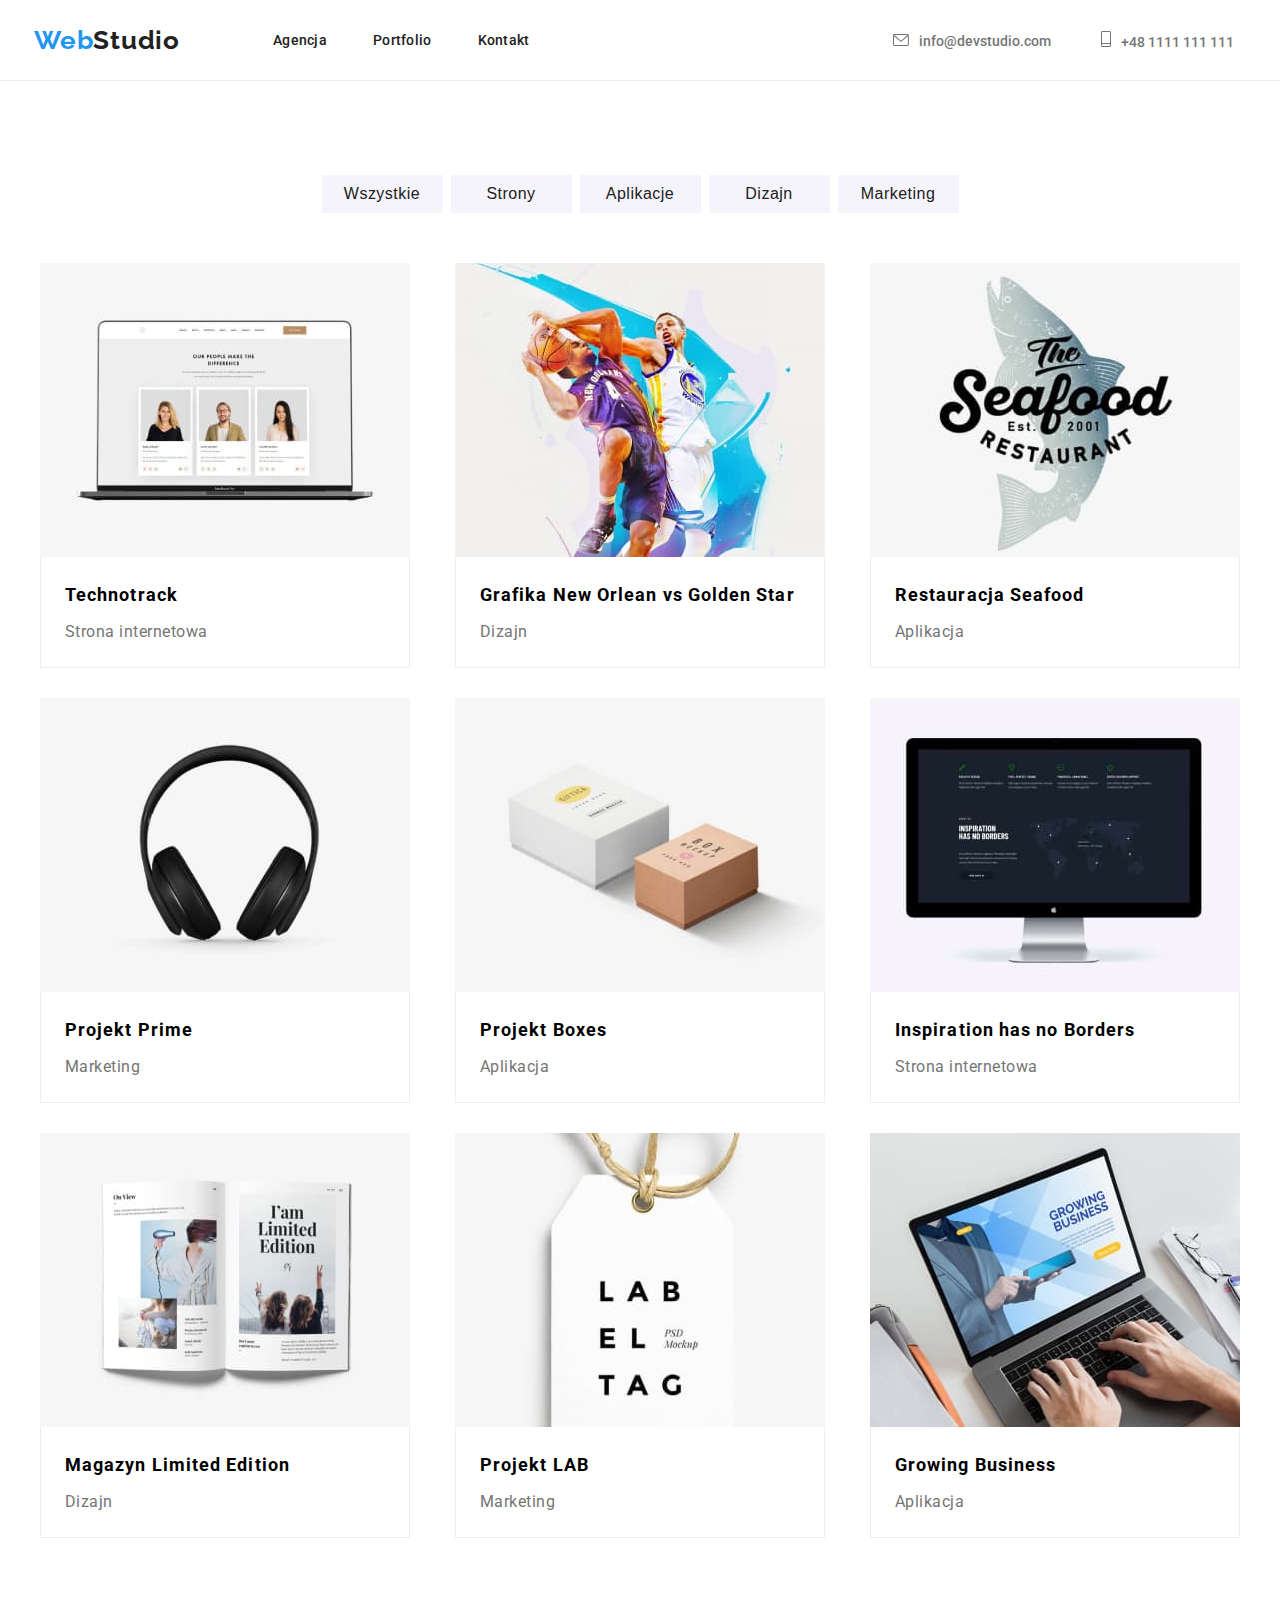
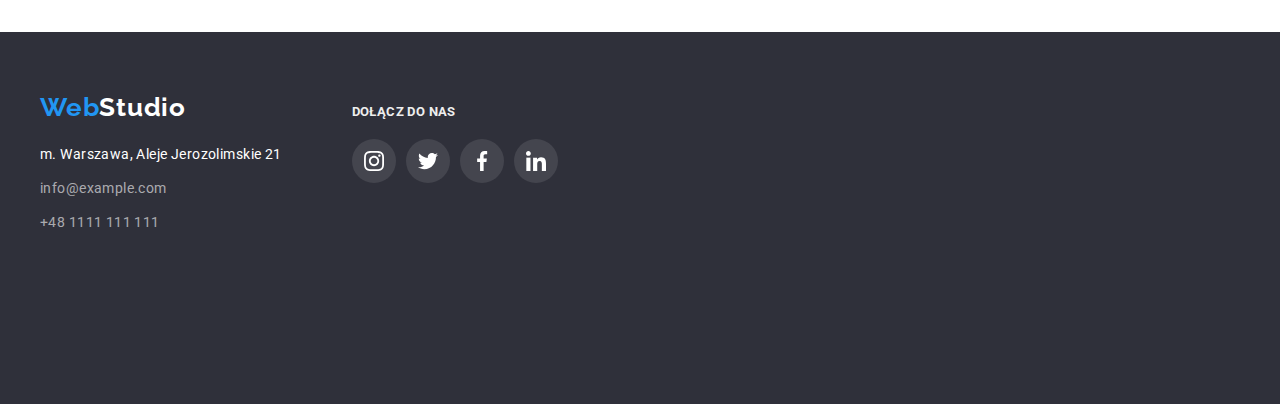
==== portfolio.html @ d22c4884 "1" ====
<!DOCTYPE html>
<html lang="en">
    <head>
        <meta charset="UTF-8">
        <meta http-equiv="X-UA-Compatible" content="IE=edge">
        <meta name="viewport" content="width=device-width, initial-scale=1.0">
        <title>Document</title>
        <link rel="stylesheet" href="https://cdnjs.cloudflare.com/ajax/libs/modern-normalize/1.1.0/modern-normalize.min.css" integrity="sha512-wpPYUAdjBVSE4KJnH1VR1HeZfpl1ub8YT/NKx4PuQ5NmX2tKuGu6U/JRp5y+Y8XG2tV+wKQpNHVUX03MfMFn9Q==" crossorigin="anonymous" referrerpolicy="no-referrer" />
        <link rel="preconnect" href="https://fonts.googleapis.com">
        <link rel="preconnect" href="https://fonts.gstatic.com" crossorigin>
        <link href="https://fonts.googleapis.com/css2?family=Raleway:wght@700&family=Roboto:wght@400;500;700;900&display=swap"
            rel="stylesheet">
        <link rel="stylesheet" href="css/style.css">
    </head>
<body>
    <header class="header">
        <div class="container">
    
            <nav class="navigation">
                <a class="logo" href="index.html"><span class="studio">Web</span>Studio</a>
                <ul class="navigation-list">
                    <li class="navigation-item">
                        <a class="navigation-link" href="index.html">Agencja</a>
                    </li>
                    <li class="navigation-item">
                        <a class="navigation-link" href="portfolio.html">Portfolio</a>
                    </li>
                    <li class="navigation-item">
                        <a class="navigation-link" href="#">Kontakt</a>
                    </li>
                </ul>
            </nav>
            <ul class="contact">
                <li class="contact-item">
                    <a class="contact-item-link" href="mailto:info@devstudio.com"><svg class="contact-icon" width="16px" height="12px">
                            <use href="./images/icons.svg#icon-envelope"></use>
                        </svg>info@devstudio.com</a>
                </li>
                <li class="contact-item-link">
                    <a class="contact-item-link" href="tel:+481111111111"><svg class="contact-icon" width="10px" height="16px">
                            <use href="./images/icons.svg#icon-phone"></use>
                        </svg>+48 1111 111 111</a>
                </li>
            </ul>
        </div>
    
    </header>
    
<main>
    <section class="section filter">
       
        <h2 hidden>list</h2>
        <div class="container">
        <ul class="filter-list">
            <li class="filter-item"><button class="filter-btn" type="button">Wszystkie</button></li>
            <li class="filter-item"><button class="filter-btn" type="button">Strony</button></li>
            <li class="filter-item"><button class="filter-btn" type="button">Aplikacje</button></li>
            <li class="filter-item"><button class="filter-btn" type="button">Dizajn</button></li>
            <li class="filter-item"><button class="filter-btn" type="button">Marketing</button></li>
        </ul>
    
</div>
    </section>
    <section class="section table">
    
        <div class="container">
            <h2 hidden>tables</h2>
    
            <ul class="table-list-flex">
    
                <li class="table-item card"><img src="images/image.jpg" alt="laptop with icons" width="370" height="294">
                    <div class="card-description">
                        <h3 class="table-title">Technotrack</h3>
                        <p class="table-description">Strona internetowa</p>
                    </div>
                </li>
    
    
                <li class="table-item card"><img src="images/imgbasket.jpg" alt="basket ball players" width="370"
                        height="294">
                    <div class="card-description">
                        <h3 class="table-title">Grafika New Orlean vs Golden Star</h3>
                        <p class="table-description">Dizajn</p>
                    </div>
                </li>
    
                <li class="table-item card"><img src="images/imgshark.jpg" alt="restaurant logo" width="370" height="294">
                    <div class="card-description">
                        <h3 class="table-title">Restauracja Seafood</h3>
                        <p class="table-description">Aplikacja</p>
                    </div>
                </li>
    
                <li class="table-item card"><img src="images/imgheadphones.jpg" alt="black headphones" width="370"
                        height="294">
                    <div class="card-description">
                        <h3 class="table-title">Projekt Prime</h3>
                        <p class="table-description">Marketing</p>
                    </div>
                </li>
    
                <li class="table-item card"><img src="images/imgbrick.jpg" alt="two boxes" width="370" height="294">
                    <div class="card-description">
                        <h3 class="table-title">Projekt Boxes</h3>
                        <p class="table-description">Aplikacja</p>
                    </div>
                </li>
    
                <li class="table-item card"><img src="images/imgmonitor.jpg" alt="black monitor" width="370" height="294">
                    <div class="card-description">
                        <h3 class="table-title">Inspiration has no Borders</h3>
                        <p class="table-description">Strona internetowa</p>
                    </div>
                </li>
    
                <li class="table-item card"><img src="images/imgbook.jpg" alt="open folder" width="370" height="294">
                    <div class="card-description">
                        <h3 class="table-title">Magazyn Limited Edition</h3>
                        <p class="table-description">Dizajn</p>
                    </div>
                </li>
    
                <li class="table-item card"><img src="images/imgtag.jpg" alt="folder with big letters" width="370"
                        height="294">
                    <div class="card-description">
                        <h3 class="table-title">Projekt LAB</h3>
                        <p class="table-description">Marketing</p>
                    </div>
                </li>
    
                <li class="table-item card"><img src="images/imglab.jpg" alt="fingers typing" width="370" height="294">
                    <div class="card-description">
                        <h3 class="table-title">Growing Business</h3>
                        <p class="table-description">Aplikacja</p>
                    </div>
                </li>
            </ul>
        </div>
    
    </section>
</main>

<footer class="footer">
    <div class="container">
        <div>
            <a href="index.html" class="footer-logo"><span class="studio">Web</span>Studio</a>

            <ul class="footer-ad-info-list">
                <li>
                    <address class="footer-address"> m. Warszawa, Aleje Jerozolimskie 21</address>
                </li>
                <li><a class="footer-contacts" href="mailto:info@example.com">info@example.com</a></li>
                <li><a class="footer-contacts" href="tel:+481111111111">+48 1111 111 111</a></li>

            </ul>
        </div>
        <div class="join">
            <h5 class="join-header">Dołącz do nas</h5>
            <ul class="join-media-list">
                <li class="join-media-icon">
                    <a class="join-media-link" href="#">
                        <svg class="join-media-svg">
                            <use href="./images/icons.svg#icon-instagram"></use>
                        </svg>
                    </a>
                </li>
                <li class="join-media-icon">
                    <a class="join-media-link" href="#">
                        <svg class="join-media-svg">
                            <use href="./images/icons.svg#icon-twitter"></use>
                        </svg>
                    </a>
                </li>
                <li class="join-media-icon">
                    <a class="join-media-link" href="#">
                        <svg class="join-media-svg">
                            <use href="./images/icons.svg#icon-facebook"></use>
                        </svg>
                    </a>
                </li>
                <li class="join-media-icon">
                    <a class="join-media-link" href="#">
                        <svg class="join-media-svg">
                            <use href="./images/icons.svg#icon-linkedin"></use>
                        </svg>
                    </a>
                </li>
            </ul>
        </div>
    </div>
   
</footer>
</body>
</html>
---- css/style.css ----
:root {
  --main-font: "Roboto", sans-serif;
  --secondary-font: "Raleway", sans-serif;
  --main-color: #212121;
  --secondary-color: #757575;
  --third-color: #ffffff;
  --fourth-color: #2196f3;
  --fifth-color: #757575;
  --sixth-color: #2f303a;
  --seventh-color: #f5f4fa;
  --eighth-color: #eeeeee;
  --ninght-color: #ececec;
  --icon-color: #afb1b8;
}

body {
  font-family: var(--main-font);
  background-color: var(--third-color);
 
  margin: 0 auto;
}

/*===cleaning===*/
h1,
h2,
h3,
h4,
h5,
h5 {
  margin: 0;
  padding: 0;
}

ul,
ol {
  margin: 0;
  padding: 0;
}

p {
  margin: 0;
  padding: 0;
}

img {
  display: block;
}

.container {
  width: 1200px;
  padding: 0 15px;
  margin: 0 auto;
  align-items: center;
}

.section {
  padding: 94px 0;
}

/*===HEADER===*/
.header {
  /* width: 1600px; */
  height: 80px;
  border-bottom: 1px solid var(--ninght-color);
}

.header .container {
  justify-content: space-between;
  display: flex;
  margin-left: auto;
  margin-right: auto;
  height: 100%;
  padding-right: 27px;
  
}

.logo {
  font-family: var(--secondary-font);
  font-style: normal;
  font-weight: bold;
  font-size: 26px;
  line-height: 1.192;
  letter-spacing: 0.03em;
  text-decoration: none;
  color: var(--main-color);
  margin-left: 0px;
  margin-right: 93px;
}

.studio {
  color: var(--fourth-color);
}

.navigation {
  display: flex;
}

.navigation-list,
.navigation-item,
.navigation-link {
  font-style: normal;
  font-weight: 500;
  font-size: 14px;
  line-height: 1.142;
  letter-spacing: 0.02em;
  text-decoration: none;
  color: var(--main-color);
}

.navigation-list {
  list-style: none;
  display: flex;
  align-items: center;
}

.navigation-item:not(:last-child) {
  padding-right: 46px;
}
.contact {
  display: flex;
  align-items: flex-end;
  list-style: none;
}

.contact-item-link {
  font-style: normal;
  font-weight: 500;
  font-size: 14px;
  line-height: 1.142;
  color: var(--secondary-color);
  text-decoration: none;
  fill: var(--secondary-color);
}

.contact-item:not(:last-child) {
  padding-right: 50px;
}

.contact-icon {
  margin-right: 10px;
}

.link {
  text-decoration: none;
}

.navigation-link:hover,
.navigation-link:focus,
.contact-item-link:hover,
.contact-item-link:focus {
  color: var(--fourth-color);
  fill: var(--fourth-color);
}

/*===END HEADER===*/

/*===MAIN===*/

/*===HERO===*/

.hero .container {
  height: 100%;
  display: flex;
  flex-direction: column;
  align-items: center;
  justify-content: center;
  padding-top: 0px;
}

.main-header {
  font-family: var(--main-font);
  font-weight: 900;
  font-size: 44px;
  line-height: 1.363;
  text-transform: uppercase;
  text-align: center;

  /* or 136% */

  letter-spacing: 0.06em;
  text-transform: uppercase;
  color: var(--third-color);
  /* padding-top: 200px;  */
  width: 696px;
  /* margin-left: auto;
    margin-right: auto; */
}

.hero {
  display: block;
  margin: 0 auto;
  background-color: var(--sixth-color);
  height: 600px;
  padding-top: 0px;
  padding-bottom: 0px;
  max-width: 1600px;
  width: 100%;
  background-image: linear-gradient(
      rgba(47, 48, 58, 0.4),
      rgba(47, 48, 58, 0.4)
    ),
    url("../images/lmg.jpg");
  /* background-repeat: no-repeat;
    background-position: 50%; */
}

.modal-btn:focus,
.modal-btn:hover {
  color: var(--secondary-color);
}

.modal-btn {
  width: 200px;
  height: 50px;
  border-radius: 4px;
  background-color: var(--fourth-color);
  border: none;
  box-shadow: rgba(0, 0, 0, 0.15);
  font-style: normal;
  font-weight: bold;
  font-size: 16px;
  fill: solid;
  color: var(--third-color);
  cursor: pointer;
  margin-top: 30px;

  /* margin-left: 700px; */

  /* 
    position: absolut+e; 
    top: 50%;
    left: 50%;
    transform: translate(-50%);
    margin-top: 35px; */
}

/*===END HERO===*/

/*===ABOUT==*/

.content-list,
.about-list,
.team-list {
  list-style: none;
  display: flex;
  justify-content: space-between;
  /* margin: auto; */
  padding: 0px;
}

.content-item {
}
.content-item-icon {
  display: flex;
  align-items: center;
  flex-direction: column;
  justify-content: center;
  width: 270px;
  height: 120px;
  border-radius: 4px;
  margin-bottom: 30px;
  padding: 25px 0;
  background-color: var(--seventh-color);
}
.content-list-svg {
  width: 70px;
  height: 70px;
}

.item-title {
  font-weight: 700;
  font-size: 14px;
  line-height: 1.142;
  letter-spacing: 0.03em;
  text-transform: uppercase;
  margin-bottom: 10px;
}

.item-description {
  font-weight: 400;
  font-size: 14px;
  line-height: 1.714;
  letter-spacing: 0.03em;
  color: var(--secondary-color);
}

.content-item:not(:last-child) {
  margin-right: 30px;
}

.container .about {
  display: flex;
  justify-content: center;
}

.container .team {
  display: flex;
  justify-content: center;
}

.team-board {
  background: var(--seventh-color);
}

.about-board {
  padding-top: 0px;
}

.about,
.team,
.clients {
  font-weight: 700;
  font-size: 36px;
  line-height: 1.166;
  letter-spacing: 0.03em;
  padding-bottom: 50px;
}

.name-member {
  font-weight: 500;
  font-size: 16px;
  line-height: 1.187;
  letter-spacing: 0.03em;
  text-align: center;
  padding-top: 30px;
}

.name-description {
  font-weight: 400;
  font-size: 16px;
  line-height: 1.187;
  letter-spacing: 0.03em;
  color: var(--secondary-color);
  text-align: center;
  padding-top: 10px;
  margin-bottom: 16px;
}

.team-item {
  width: 270px;
  /* height: 428px; */
  left: 215px;
  box-shadow: 0px 1px 3px rgba(0, 0, 0, 0.12), 0px 1px 1px rgba(0, 0, 0, 0.14),
    0px 2px 1px rgba(0, 0, 0, 0.2);
  border-radius: 0px 0px 4px 4px;
  background-color: var(--third-color);
}
/* ===TEAM ICONS=== */
.team-media-list {
  list-style: none;
  display: flex;
  justify-content: space-between;
  width: 206px;
  margin: 0 30px;
  padding-bottom: 30px;
}

.team-media-link {
  display: flex;
  justify-content: center;
  align-items: center;
  width: 44px;
  height: 44px;
  border-radius: 50%;
  background-color: var(--third-color);
  fill: var(--icon-color);
}

.team-media-link:hover,
.team-media-link:focus {
  background-color: var(--fourth-color);
  fill: var(--third-color);
}

.team-media-svg {
  width: 20px;
  height: 20px;
}

.container .clients {
  display: flex;
  justify-content: center;
}
.clients-list {
  display: flex;
  justify-content: space-between;
  align-items: center;
  flex-wrap: wrap;
}
.clients-list-icon {
  list-style: none;
}
.clients-list-link:hover,
.clients-list-link:focus {
  border-color: var(--fourth-color);
  fill: var(--fourth-color);
}
.clients-list-link {
  display: flex;
  justify-content: center;
  align-items: center;
  width: 170px;
  height: 92px;
  border-radius: 4px;
  border: 1px solid var(--icon-color);
  background-color: var(--third-color);
  fill: var(--icon-color);
}
.clients-icon-svg {
  width: 106px;
  height: 60px;
}

/*===END ABOUT==*/
/*===END MAIN===*/

/*===FOOTER===*/

.footer {
  background-color: var(--sixth-color);
  color: var(--third-color);
  height: 252px;
  padding: 60px 0px;
}

.footer-logo {
  font-family: var(--secondary-font);
  font-weight: 700;
  font-size: 26px;
  line-height: 1.192;
  letter-spacing: 0.03em;
  text-decoration: none;
  color: var(--third-color);
}

.footer-ad-info-list {
  list-style: none;
  margin-top: 20px;
  display: block;
}

.footer-address {
  font-style: normal;
  font-size: 14px;
  line-height: 1.714;
  letter-spacing: 0.03em;
  margin-bottom: 3px;
  display: block;
}

.footer-contacts {
  text-decoration: none;
  font-size: 14px;
  line-height: 1.714;
  letter-spacing: 0.03em;
  color: rgba(255, 255, 255, 0.6);
  font-style: normal;
  display: block;
  margin: 10px 0;
}

.footer-address:hover,
.footer-address:focus,
.footer-contacts:hover,
.footer-contacts:focus {
  color: var(--fourth-color);
}
/*===FOOTER ICONS===*/
footer > .container {
  display: flex;
  justify-content: left;
  align-items: baseline;
  padding-top: 0px;
}
.join {
  margin-left: 70px;
  margin-top: 0;
}
.join-header {
  text-align: left;
  font-weight: 700;
  size: 14px;
  line-height: 1.143;
  letter-spacing: 0.03em;
  color: var(--eighth-color);
  text-transform: uppercase;
}
.join-media-list {
  list-style: none;
  display: flex;
  flex-wrap: wrap;
  width: 206px;
  height: 44px;
  gap: 10px;
  padding-top: 20px;
}

.join-media-link {
  display: flex;
  justify-content: center;
  align-items: center;
  width: 44px;
  height: 44px;
  border-radius: 50%;
  background-color: rgba(255, 255, 255, 0.1);
  fill: var(--third-color);
}

.join-media-link:hover,
.join-media-link:focus {
  background-color: var(--fourth-color);
  fill: var(--third-color);
}

.join-media-svg {
  width: 20px;
  height: 20px;
}

/*=== END FOOTER===*/

/*===PORTFOLIO*===*/

.filter {
  padding-bottom: 50px;
}

.table {
  padding-top: 0px;
}

.filter-list {
  display: flex;
  justify-content: center;
  list-style: none;
}

.filter-item:not(:last-child) {
  margin-right: 8px;
}

.filter-btn {
  width: 121px;
  height: 38px;
  left: 510px;
  top: 174px;
  background: var(--seventh-color);
  border: none;
  font-style: normal;
  font-weight: 500;
  font-size: 16px;
  letter-spacing: 0.03em;
  color: var(--main-color);
  cursor: pointer;
}

.filter-btn:hover,
.filter-btn:focus {
  color: var(--third-color);
  background: var(--fourth-color);
  border-radius: 4px;
  border-color: var(--seventh-color);
  box-shadow: 0px 3px 1px rgba(0, 0, 0, 0.1), 0px 1px 2px rgba(0, 0, 0, 0.08),
    0px 2px 2px rgba(0, 0, 0, 0.12);
}

.table-list-flex {
  display: flex;
  flex-wrap: wrap;
  justify-content:space-between;
  align-items: flex-start;
  list-style: none;
}

.card:nth-child(-n + 6) {
  margin-bottom: 30px;
} 

.card{
  display: block;
}

.table-item:hover,
.table-item:focus{
background: var(--third-color);
box-shadow: 0px 1px 1px rgba(0, 0, 0, 0.12), 0px 4px 4px rgba(0, 0, 0, 0.06), 1px 4px 6px rgba(0, 0, 0, 0.16);
cursor: pointer;
}

.card-description {
  padding: 20px 24px;
  border: 1px solid var(--eighth-color);
  border-top: none;
}



.table-title {
  font-weight: 700;
  font-size: 18px;
  line-height: 2;
  letter-spacing: 0.06em;
  padding-bottom: 4px;
}

.table-description {
  font-size: 16px;
  line-height: 1.875;
  letter-spacing: 0.03em;
  color: var(--secondary-color);
}

/*=== END PORTFOLIO*===*/
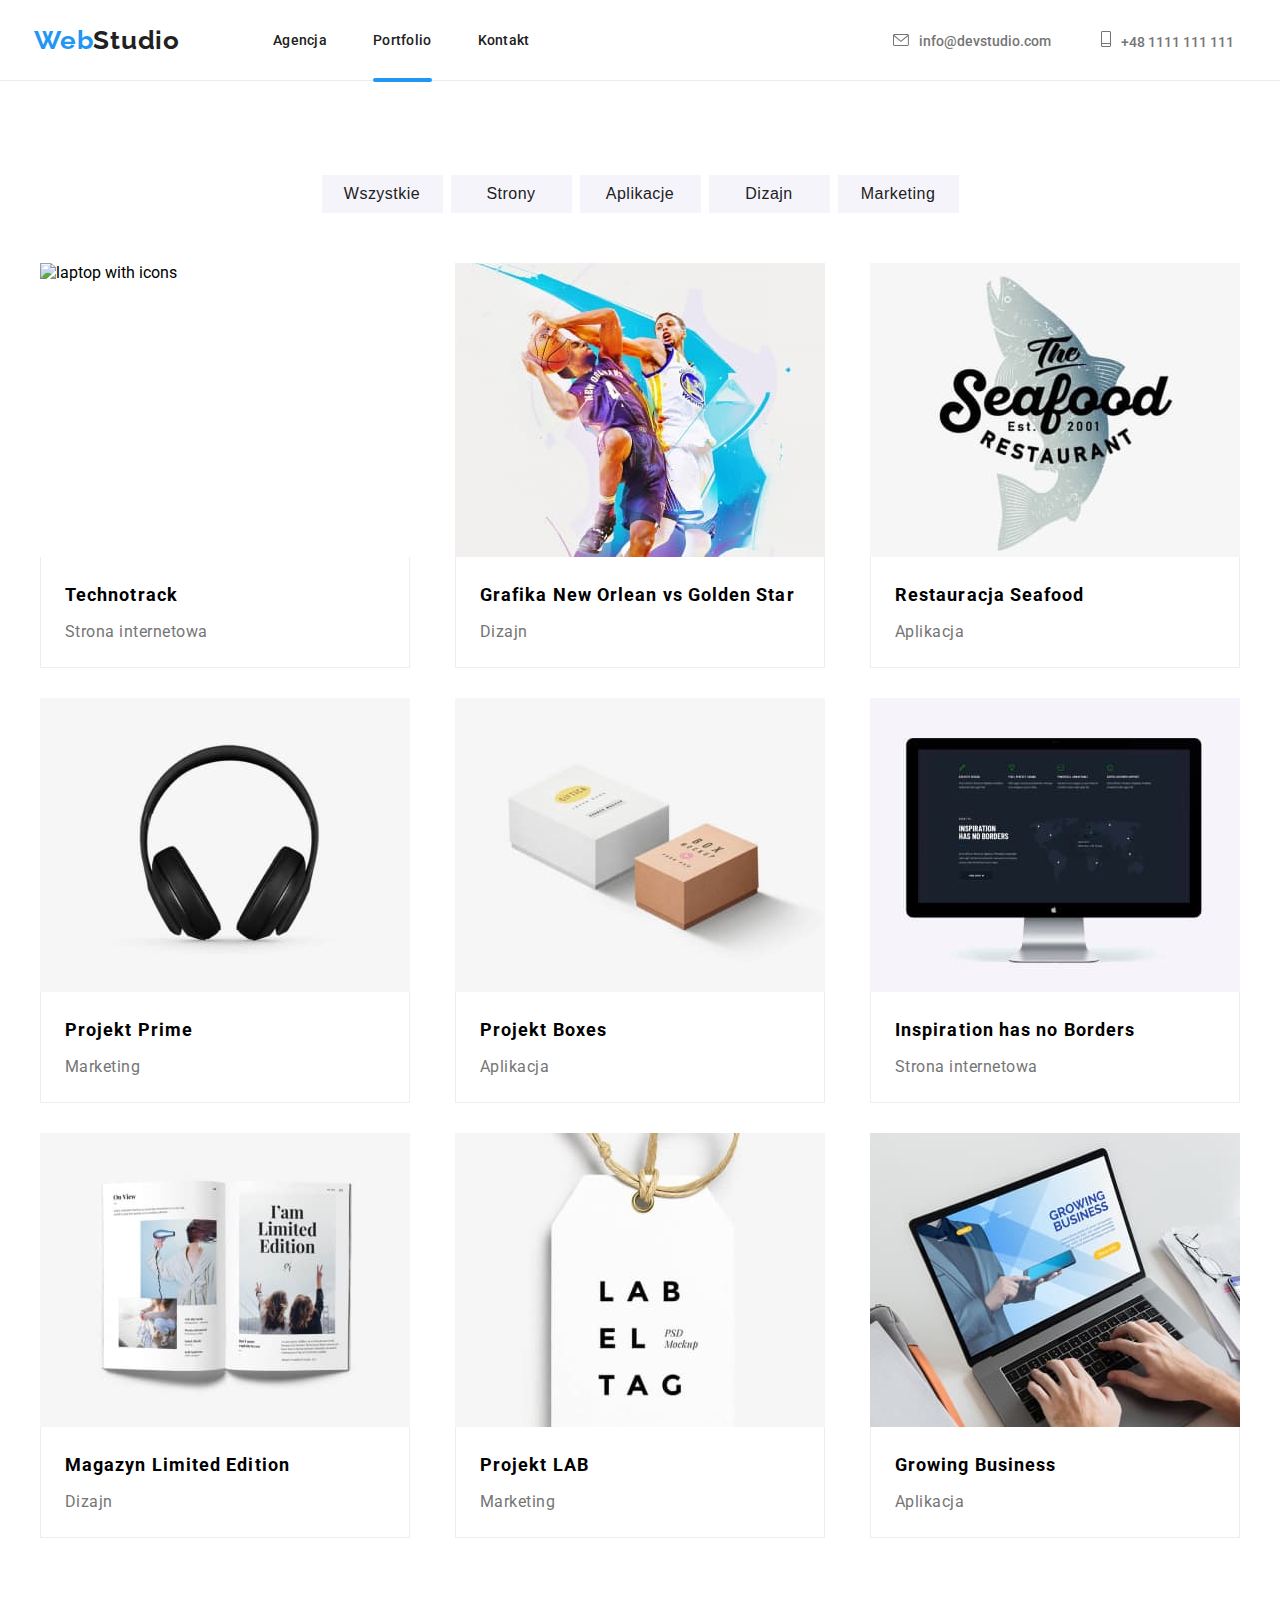
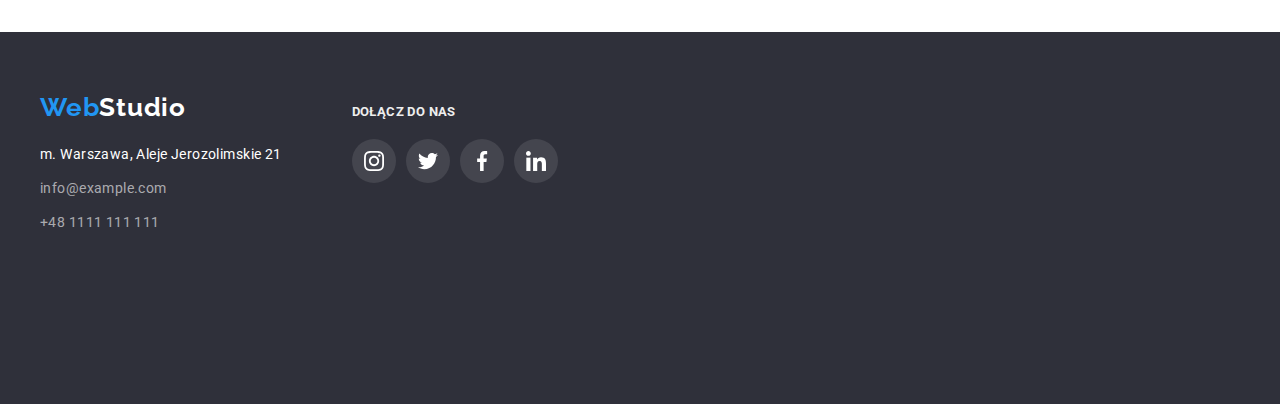
==== commit 4a5d37ac: "zmiany-okno modalne - transition" ====
--- a/portfolio.html
+++ b/portfolio.html
@@ -23,7 +23,7 @@
                         <a class="navigation-link" href="index.html">Agencja</a>
                     </li>
                     <li class="navigation-item">
-                        <a class="navigation-link" href="portfolio.html">Portfolio</a>
+                        <a class="navigation-link current" href="portfolio.html">Portfolio</a>
                     </li>
                     <li class="navigation-item">
                         <a class="navigation-link" href="#">Kontakt</a>
@@ -68,16 +68,21 @@
     
             <ul class="table-list-flex">
     
-                <li class="table-item card"><img src="images/image.jpg" alt="laptop with icons" width="370" height="294">
+                <li class="table-item card"><img class=rc="images/image.jpg" alt="laptop with icons" width="370" height="294">
+                    <div class="card overlay"><p class="overlay-descritpion">Technocrack jest popularną platformą wykorzystywaną do rozpowszechniania koronawirusa. Firmy wykorzystują tę platformę do celów szpiegowskich i ataków na niezabezpieczone serwery konkurencji</p>
+                    </div>
                     <div class="card-description">
                         <h3 class="table-title">Technotrack</h3>
                         <p class="table-description">Strona internetowa</p>
                     </div>
-                </li>
+                    
+                    </li>
     
     
                 <li class="table-item card"><img src="images/imgbasket.jpg" alt="basket ball players" width="370"
                         height="294">
+                        <div class="card overlay"><p class="overlay-descritpion">Technocrack jest popularną platformą wykorzystywaną do rozpowszechniania koronawirusa. Firmy wykorzystują tę platformę do celów szpiegowskich i ataków na niezabezpieczone serwery konkurencji</p>
+                        </div>
                     <div class="card-description">
                         <h3 class="table-title">Grafika New Orlean vs Golden Star</h3>
                         <p class="table-description">Dizajn</p>
@@ -85,7 +90,10 @@
                 </li>
     
                 <li class="table-item card"><img src="images/imgshark.jpg" alt="restaurant logo" width="370" height="294">
-                    <div class="card-description">
+                    
+                    <div class="card overlay"><p class="overlay-descritpion">Technocrack jest popularną platformą wykorzystywaną do rozpowszechniania koronawirusa. Firmy wykorzystują tę platformę do celów szpiegowskich i ataków na niezabezpieczone serwery konkurencji</p>
+                    </div>
+                    <div class="card-description">   
                         <h3 class="table-title">Restauracja Seafood</h3>
                         <p class="table-description">Aplikacja</p>
                     </div>
@@ -93,6 +101,8 @@
     
                 <li class="table-item card"><img src="images/imgheadphones.jpg" alt="black headphones" width="370"
                         height="294">
+                        <div class="card overlay"><p class="overlay-descritpion">Technocrack jest popularną platformą wykorzystywaną do rozpowszechniania koronawirusa. Firmy wykorzystują tę platformę do celów szpiegowskich i ataków na niezabezpieczone serwery konkurencji</p>
+                        </div>
                     <div class="card-description">
                         <h3 class="table-title">Projekt Prime</h3>
                         <p class="table-description">Marketing</p>
@@ -100,6 +110,8 @@
                 </li>
     
                 <li class="table-item card"><img src="images/imgbrick.jpg" alt="two boxes" width="370" height="294">
+                    <div class="card overlay"><p class="overlay-descritpion">Technocrack jest popularną platformą wykorzystywaną do rozpowszechniania koronawirusa. Firmy wykorzystują tę platformę do celów szpiegowskich i ataków na niezabezpieczone serwery konkurencji</p>
+                    </div>
                     <div class="card-description">
                         <h3 class="table-title">Projekt Boxes</h3>
                         <p class="table-description">Aplikacja</p>
@@ -107,6 +119,8 @@
                 </li>
     
                 <li class="table-item card"><img src="images/imgmonitor.jpg" alt="black monitor" width="370" height="294">
+                    <div class="card overlay"><p class="overlay-descritpion">Technocrack jest popularną platformą wykorzystywaną do rozpowszechniania koronawirusa. Firmy wykorzystują tę platformę do celów szpiegowskich i ataków na niezabezpieczone serwery konkurencji</p>
+                    </div>
                     <div class="card-description">
                         <h3 class="table-title">Inspiration has no Borders</h3>
                         <p class="table-description">Strona internetowa</p>
@@ -114,6 +128,8 @@
                 </li>
     
                 <li class="table-item card"><img src="images/imgbook.jpg" alt="open folder" width="370" height="294">
+                    <div class="card overlay"><p class="overlay-descritpion">Technocrack jest popularną platformą wykorzystywaną do rozpowszechniania koronawirusa. Firmy wykorzystują tę platformę do celów szpiegowskich i ataków na niezabezpieczone serwery konkurencji</p>
+                    </div>
                     <div class="card-description">
                         <h3 class="table-title">Magazyn Limited Edition</h3>
                         <p class="table-description">Dizajn</p>
@@ -122,13 +138,17 @@
     
                 <li class="table-item card"><img src="images/imgtag.jpg" alt="folder with big letters" width="370"
                         height="294">
-                    <div class="card-description">
+                        <div class="card overlay"><p class="overlay-descritpion">Technocrack jest popularną platformą wykorzystywaną do rozpowszechniania koronawirusa. Firmy wykorzystują tę platformę do celów szpiegowskich i ataków na niezabezpieczone serwery konkurencji</p>
+                        </div>
+                        <div class="card-description">
                         <h3 class="table-title">Projekt LAB</h3>
                         <p class="table-description">Marketing</p>
                     </div>
                 </li>
     
                 <li class="table-item card"><img src="images/imglab.jpg" alt="fingers typing" width="370" height="294">
+                    <div class="card overlay"><p class="overlay-descritpion">Technocrack jest popularną platformą wykorzystywaną do rozpowszechniania koronawirusa. Firmy wykorzystują tę platformę do celów szpiegowskich i ataków na niezabezpieczone serwery konkurencji</p>
+                    </div>
                     <div class="card-description">
                         <h3 class="table-title">Growing Business</h3>
                         <p class="table-description">Aplikacja</p>
--- a/css/style.css
+++ b/css/style.css
@@ -105,13 +105,32 @@
   letter-spacing: 0.02em;
   text-decoration: none;
   color: var(--main-color);
-}
+  position: relative;
+}
+/* ===PODKREŚLENIE===*/
 
 .navigation-list {
   list-style: none;
   display: flex;
   align-items: center;
-}
+  transition: color 250ms cubic-bezier(0.4, 0, 0.2, 1);
+
+}
+
+.navigation-link.current::after{
+  content: '';
+  position: absolute;
+  display: block;
+  top: 46px;
+  border-radius: 2px;
+  width: 100%;
+  height: 4px;
+  left: 0;
+  background-color: var(--fourth-color); 
+
+}
+/* ===KONIEC PODKREŚLENIA===*/
+
 
 .navigation-item:not(:last-child) {
   padding-right: 46px;
@@ -130,6 +149,7 @@
   color: var(--secondary-color);
   text-decoration: none;
   fill: var(--secondary-color);
+
 }
 
 .contact-item:not(:last-child) {
@@ -150,6 +170,7 @@
 .contact-item-link:focus {
   color: var(--fourth-color);
   fill: var(--fourth-color);
+
 }
 
 /*===END HEADER===*/
@@ -244,7 +265,6 @@
   list-style: none;
   display: flex;
   justify-content: space-between;
-  /* margin: auto; */
   padding: 0px;
 }
 
@@ -292,7 +312,30 @@
   display: flex;
   justify-content: center;
 }
-
+/* ===BANNER NA ITEM=== */
+.about-item{
+  position: relative;
+}
+.about-image-description {
+  display: block;
+  position: absolute;
+  background-color:rgba(47, 48, 58, 0.8);
+  width: 100%;
+  height: 70px;
+  bottom: 0px;
+}
+.about-image-description-header {
+  font-weight: 700;
+  font-size: 14px;
+  line-height: 1.142;
+  letter-spacing: 0.03em;
+  color: var(--third-color);
+  text-transform: uppercase;
+text-align: center; 
+padding-top: 30px;
+}
+
+/* ===TEAM=== */
 .container .team {
   display: flex;
   justify-content: center;
@@ -364,12 +407,15 @@
   border-radius: 50%;
   background-color: var(--third-color);
   fill: var(--icon-color);
+  transition: background-color, fill 250ms cubic-bezier(0.4, 0, 0.2, 1);
+
 }
 
 .team-media-link:hover,
 .team-media-link:focus {
   background-color: var(--fourth-color);
   fill: var(--third-color);
+
 }
 
 .team-media-svg {
@@ -390,11 +436,7 @@
 .clients-list-icon {
   list-style: none;
 }
-.clients-list-link:hover,
-.clients-list-link:focus {
-  border-color: var(--fourth-color);
-  fill: var(--fourth-color);
-}
+
 .clients-list-link {
   display: flex;
   justify-content: center;
@@ -405,6 +447,12 @@
   border: 1px solid var(--icon-color);
   background-color: var(--third-color);
   fill: var(--icon-color);
+  transition: border-color, fill 250ms cubic-bezier(0.4, 0, 0.2, 1);
+}
+.clients-list-link:hover,
+.clients-list-link:focus {
+  border-color: var(--fourth-color);
+  fill: var(--fourth-color);
 }
 .clients-icon-svg {
   width: 106px;
@@ -440,23 +488,25 @@
 }
 
 .footer-address {
+  display: block;
   font-style: normal;
   font-size: 14px;
   line-height: 1.714;
   letter-spacing: 0.03em;
   margin-bottom: 3px;
+  transition: color, 250ms cubic-bezier(0.4, 0, 0.2, 1);
+}
+
+.footer-contacts {
   display: block;
-}
-
-.footer-contacts {
   text-decoration: none;
   font-size: 14px;
   line-height: 1.714;
   letter-spacing: 0.03em;
   color: rgba(255, 255, 255, 0.6);
   font-style: normal;
-  display: block;
   margin: 10px 0;
+  transition: color, 250ms cubic-bezier(0.4, 0, 0.2, 1);
 }
 
 .footer-address:hover,
@@ -504,6 +554,7 @@
   border-radius: 50%;
   background-color: rgba(255, 255, 255, 0.1);
   fill: var(--third-color);
+  transition: background-color, fill, 250ms cubic-bezier(0.4, 0, 0.2, 1);
 }
 
 .join-media-link:hover,
@@ -518,6 +569,45 @@
 }
 
 /*=== END FOOTER===*/
+/* ===BACKDROP===*/
+
+.backdrop {
+  position: fixed;
+  left: 0;
+  top:0;
+  width: 100%;
+  height: 100%;
+  background-color:rgba(0, 0, 0, 0.2);
+}
+.modal {
+  position: absolute;
+  top: 50%;
+  left: 50%;
+  transform: translate(-50%, -50%);
+  background-color: var(--third-color);
+  width: 528px;
+  min-height: 581px;
+}
+
+.close-btn {
+position: absolute;
+top: 8px;
+right: 8px;
+width: 30px;
+height: 30px;
+border: 1px solid rgba(0, 0, 0, 0.1);
+background-color: transparent;
+border-radius: 50%;
+fill:var(--main-color);
+cursor: pointer;
+}
+.is-hidden {
+  opacity: 0;
+  visibility:hidden;
+  pointer-events: none;
+
+}
+
 
 /*===PORTFOLIO*===*/
 
@@ -552,6 +642,8 @@
   letter-spacing: 0.03em;
   color: var(--main-color);
   cursor: pointer;
+  transition: background-color, color 250ms cubic-bezier(0.4, 0, 0.2, 1);
+
 }
 
 .filter-btn:hover,
@@ -578,19 +670,56 @@
 
 .card{
   display: block;
-}
-
+  position: relative;
+  overflow: hidden;
+ 
+}
+.table-item {
+  transition: box-shadow 250ms cubic-bezier(0.4, 0, 0.2, 1);
+}
 .table-item:hover,
 .table-item:focus{
 background: var(--third-color);
 box-shadow: 0px 1px 1px rgba(0, 0, 0, 0.12), 0px 4px 4px rgba(0, 0, 0, 0.06), 1px 4px 6px rgba(0, 0, 0, 0.16);
 cursor: pointer;
 }
+/* ===WYSUWAJĄCA SIĘ KARTA=== */
+
+.overlay{
+  position: absolute;
+  background-color: rgba(33, 150, 243, 0.9);
+  width: 100%;
+  height: 100%;
+  top: 0;
+  left: 0;
+  transform: translateY(100%);
+  transition: transform 250ms cubic-bezier(0.4, 0, 0.2, 1);
+
+
+}
+
+.card:hover .overlay {
+  transform: translateY(0)
+}
+
+.overlay-descritpion {
+  font-size: 18px;
+  line-height: 1.56;
+  color: var(--third-color);
+  letter-spacing: 0.03em;
+  margin: auto;
+  padding: 48px 24px;
+ 
+}
+
 
 .card-description {
   padding: 20px 24px;
   border: 1px solid var(--eighth-color);
   border-top: none;
+background-color: var(--third-color);
+position: relative;
+
 }
 
 
@@ -604,6 +733,7 @@
 }
 
 .table-description {
+  position: relative;
   font-size: 16px;
   line-height: 1.875;
   letter-spacing: 0.03em;
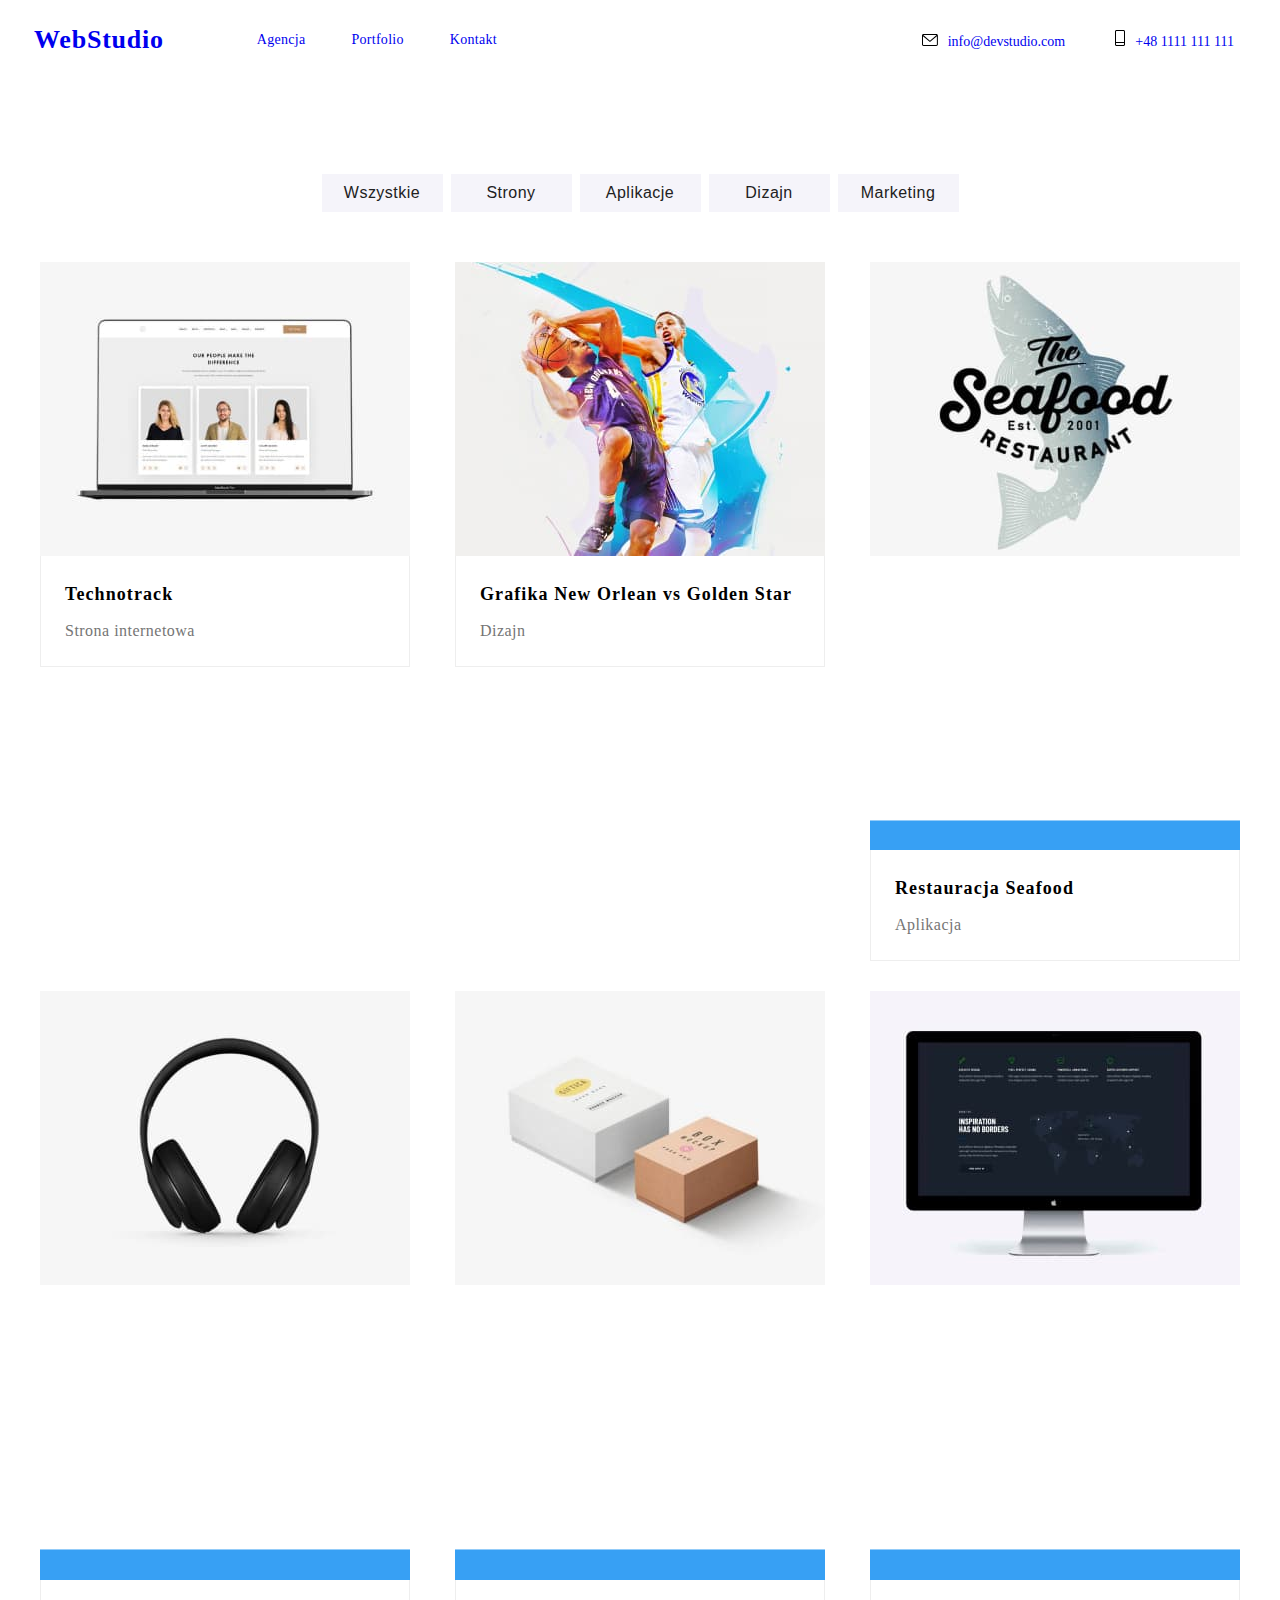
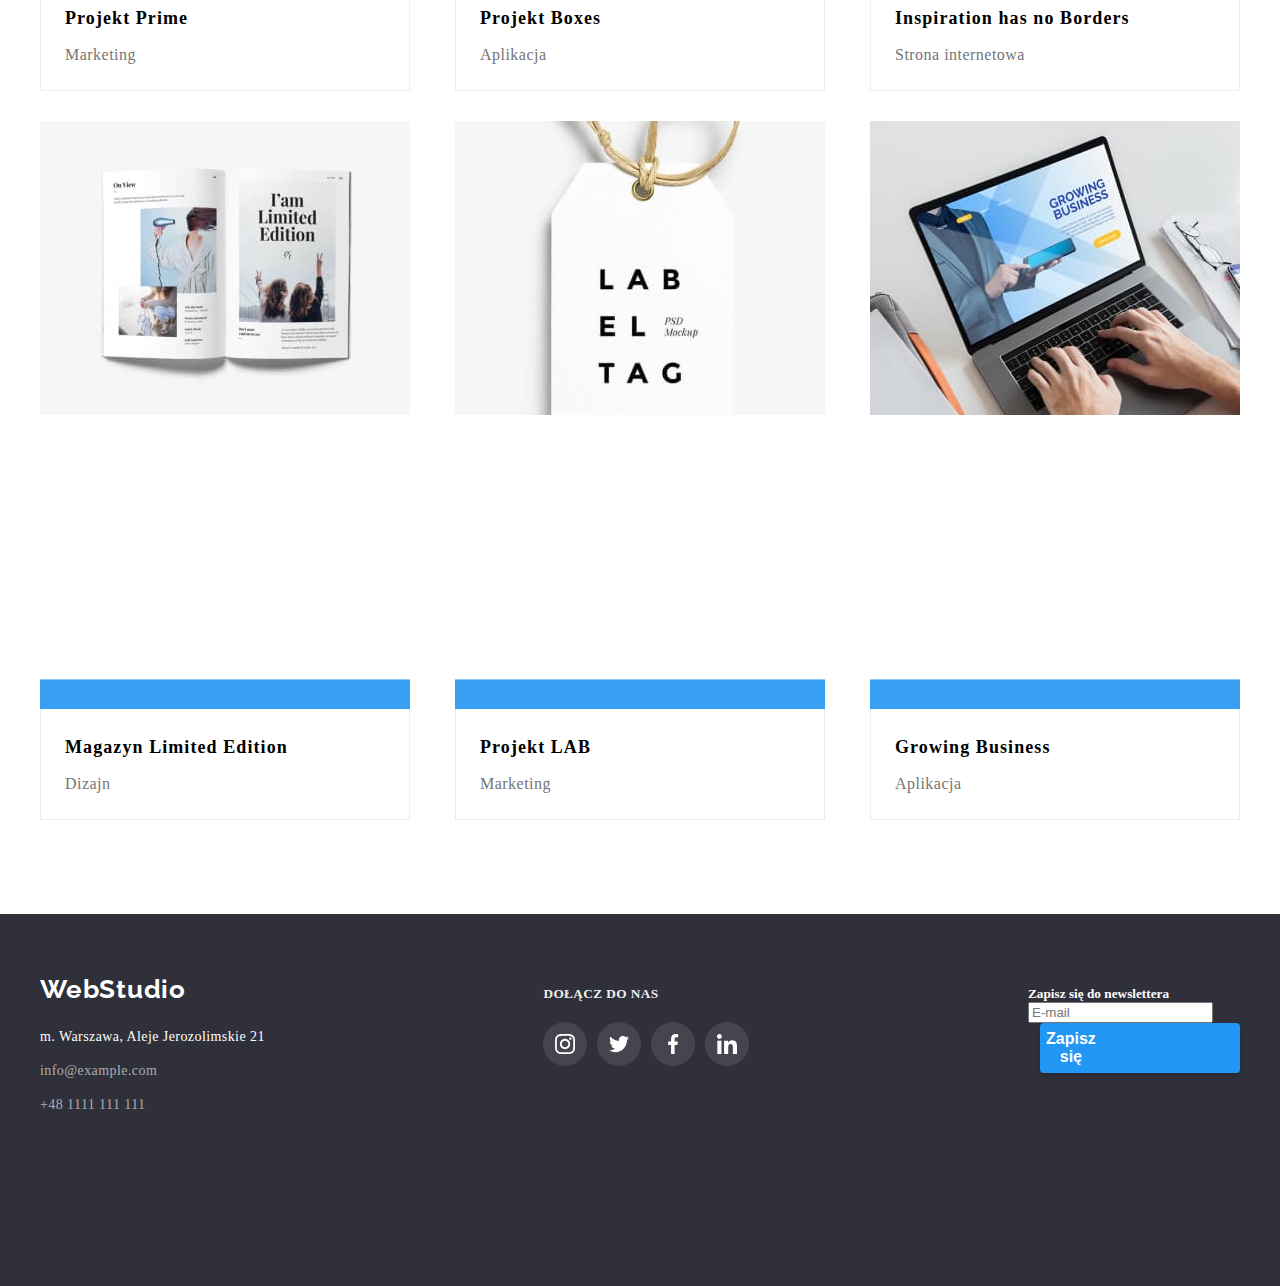
==== commit acc61d8b: "walka z czcionką" ====
--- a/portfolio.html
+++ b/portfolio.html
@@ -5,12 +5,14 @@
         <meta http-equiv="X-UA-Compatible" content="IE=edge">
         <meta name="viewport" content="width=device-width, initial-scale=1.0">
         <title>Document</title>
-        <link rel="stylesheet" href="https://cdnjs.cloudflare.com/ajax/libs/modern-normalize/1.1.0/modern-normalize.min.css" integrity="sha512-wpPYUAdjBVSE4KJnH1VR1HeZfpl1ub8YT/NKx4PuQ5NmX2tKuGu6U/JRp5y+Y8XG2tV+wKQpNHVUX03MfMFn9Q==" crossorigin="anonymous" referrerpolicy="no-referrer" />
+        <link rel="stylesheet" href="https://cdnjs.cloudflare.com/ajax/libs/modern-normalize/1.1.0/modern-normalize.min.css"
+            integrity="sha512-wpPYUAdjBVSE4KJnH1VR1HeZfpl1ub8YT/NKx4PuQ5NmX2tKuGu6U/JRp5y+Y8XG2tV+wKQpNHVUX03MfMFn9Q=="
+            crossorigin="anonymous" referrerpolicy="no-referrer" />
         <link rel="preconnect" href="https://fonts.googleapis.com">
         <link rel="preconnect" href="https://fonts.gstatic.com" crossorigin>
         <link href="https://fonts.googleapis.com/css2?family=Raleway:wght@700&family=Roboto:wght@400;500;700;900&display=swap"
             rel="stylesheet">
-        <link rel="stylesheet" href="css/style.css">
+        <link rel="stylesheet" href="css\main.min.css">
     </head>
 <body>
     <header class="header">
@@ -68,10 +70,10 @@
     
             <ul class="table-list-flex">
     
-                <li class="table-item card"><img class=rc="images/image.jpg" alt="laptop with icons" width="370" height="294">
-                    <div class="card overlay"><p class="overlay-descritpion">Technocrack jest popularną platformą wykorzystywaną do rozpowszechniania koronawirusa. Firmy wykorzystują tę platformę do celów szpiegowskich i ataków na niezabezpieczone serwery konkurencji</p>
-                    </div>
-                    <div class="card-description">
+                <li class="table-card"><img class="table-card-image"src="images/image.jpg" alt="laptop with icons" width="370" height="294">
+                    <div class="table-card-overlay"><p class="table-card-card-overlay-description">Technocrack jest popularną platformą wykorzystywaną do rozpowszechniania koronawirusa. Firmy wykorzystują tę platformę do celów szpiegowskich i ataków na niezabezpieczone serwery konkurencji</p>
+                    </div>
+                    <div class="table-wrapper">
                         <h3 class="table-title">Technotrack</h3>
                         <p class="table-description">Strona internetowa</p>
                     </div>
@@ -81,7 +83,7 @@
     
                 <li class="table-item card"><img src="images/imgbasket.jpg" alt="basket ball players" width="370"
                         height="294">
-                        <div class="card overlay"><p class="overlay-descritpion">Technocrack jest popularną platformą wykorzystywaną do rozpowszechniania koronawirusa. Firmy wykorzystują tę platformę do celów szpiegowskich i ataków na niezabezpieczone serwery konkurencji</p>
+                        <div class="card-overlay"><p class="overlay-descritpion">Technocrack jest popularną platformą wykorzystywaną do rozpowszechniania koronawirusa. Firmy wykorzystują tę platformę do celów szpiegowskich i ataków na niezabezpieczone serwery konkurencji</p>
                         </div>
                     <div class="card-description">
                         <h3 class="table-title">Grafika New Orlean vs Golden Star</h3>
@@ -206,7 +208,26 @@
                     </a>
                 </li>
             </ul>
-        </div>
+
+
+        </div>
+<div class="newsletter">
+
+        <form name="newsletter-form" autocomplete="on">
+            <h5 class="newsletter-header">Zapisz się do newslettera</h5>
+            <label class="newsletter-form-label">
+                <div class="newsletter-container">
+                <input type="e-mail" class="newsletter-input" id="newsletter-mail" name="e-mail" placeholder="E-mail" required> 
+                
+                <button type="submit" class="btn newsletter-btn" >Zapisz się <svg class="newsletter-icon">
+                    <use href="./images/icons.svg#icon-send"></use>
+                </svg> </button>
+                
+
+            </div>
+            </label>
+    </form>
+</div>
     </div>
    
 </footer>
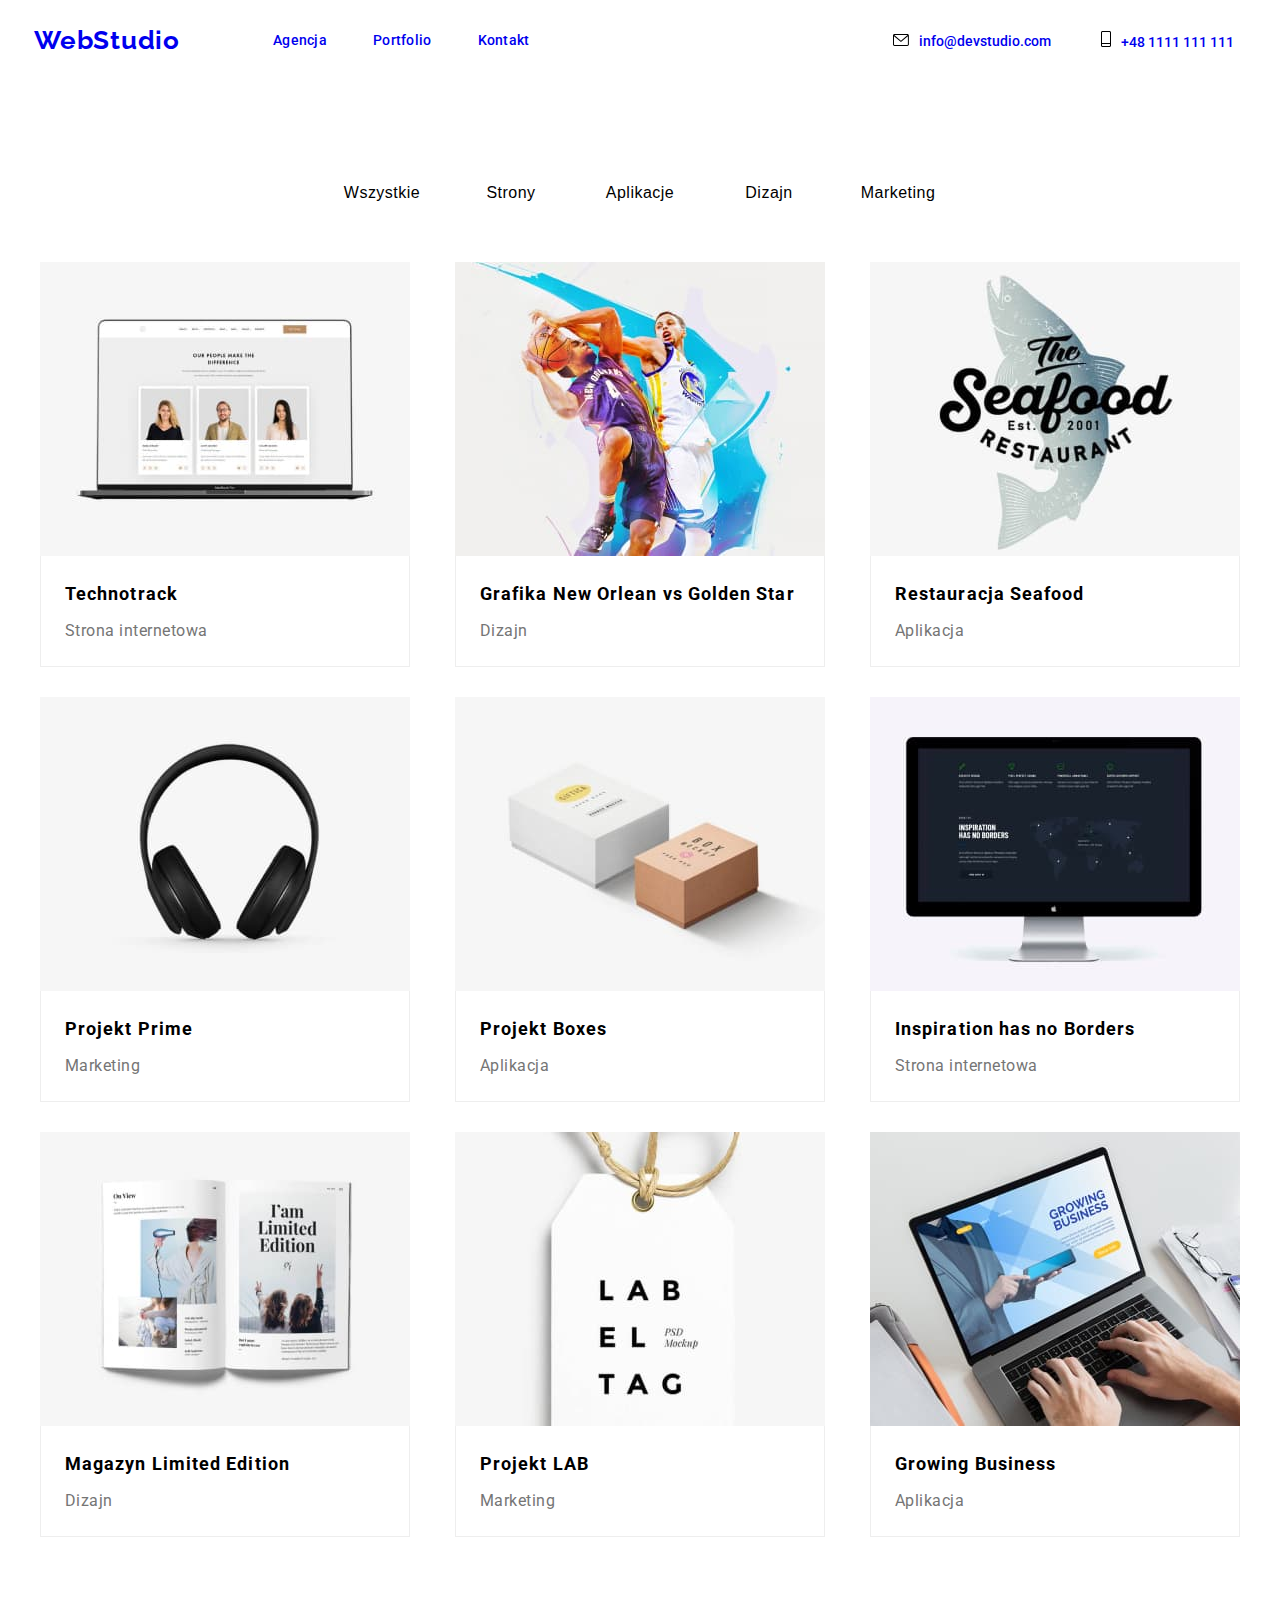
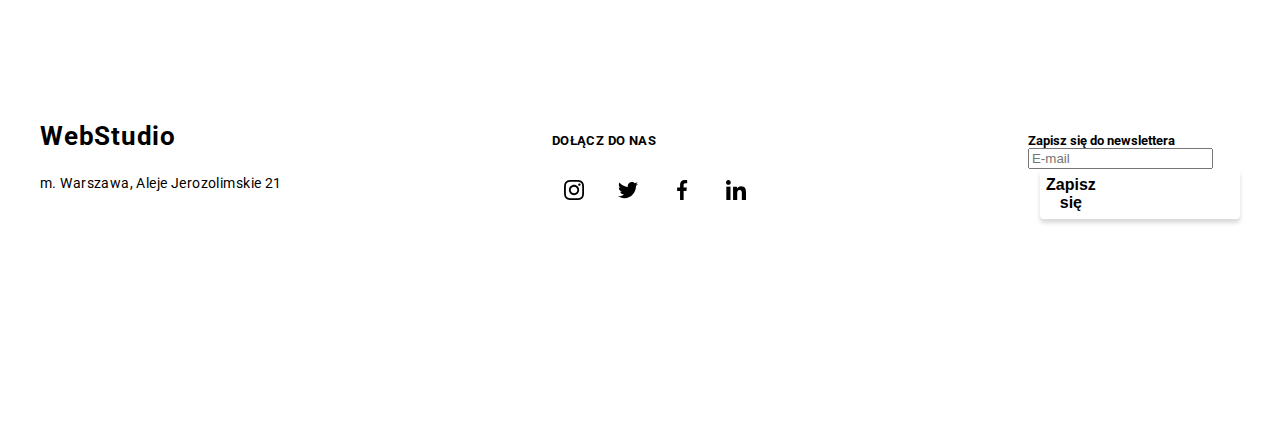
==== commit 339c3799: "naprawa portfolio" ====
--- a/portfolio.html
+++ b/portfolio.html
@@ -70,90 +70,87 @@
     
             <ul class="table-list-flex">
     
-                <li class="table-card"><img class="table-card-image"src="images/image.jpg" alt="laptop with icons" width="370" height="294">
-                    <div class="table-card-overlay"><p class="table-card-card-overlay-description">Technocrack jest popularną platformą wykorzystywaną do rozpowszechniania koronawirusa. Firmy wykorzystują tę platformę do celów szpiegowskich i ataków na niezabezpieczone serwery konkurencji</p>
-                    </div>
-                    <div class="table-wrapper">
+                <li class="table-card"><img class="table-card-image"src="images/image.jpg" alt="laptop with icons">
+                    <div class="table-card-overlay"><p class="table-card-description">Technocrack jest popularną platformą wykorzystywaną do rozpowszechniania koronawirusa. Firmy wykorzystują tę platformę do celów szpiegowskich i ataków na niezabezpieczone serwery konkurencji</p>
+                    </div>
+                    <div class="table-decription">
                         <h3 class="table-title">Technotrack</h3>
-                        <p class="table-description">Strona internetowa</p>
+                        <p class="table-subtitle">Strona internetowa</p>
                     </div>
                     
                     </li>
     
     
-                <li class="table-item card"><img src="images/imgbasket.jpg" alt="basket ball players" width="370"
-                        height="294">
-                        <div class="card-overlay"><p class="overlay-descritpion">Technocrack jest popularną platformą wykorzystywaną do rozpowszechniania koronawirusa. Firmy wykorzystują tę platformę do celów szpiegowskich i ataków na niezabezpieczone serwery konkurencji</p>
+                <li class="table-card"><img class="table-card-image" src="images/imgbasket.jpg" alt="basket ball players" >
+                        <div class="table-card-overlay"><p class="table-card-description">Technocrack jest popularną platformą wykorzystywaną do rozpowszechniania koronawirusa. Firmy wykorzystują tę platformę do celów szpiegowskich i ataków na niezabezpieczone serwery konkurencji</p>
                         </div>
-                    <div class="card-description">
+                    <div class="table-decription">
                         <h3 class="table-title">Grafika New Orlean vs Golden Star</h3>
-                        <p class="table-description">Dizajn</p>
-                    </div>
-                </li>
-    
-                <li class="table-item card"><img src="images/imgshark.jpg" alt="restaurant logo" width="370" height="294">
+                        <p class="table-subtitle">Dizajn</p>
+                    </div>
+                </li>
+    
+                <li class="table-card"><img class="table-card-image" src="images/imgshark.jpg" alt="restaurant logo">
                     
-                    <div class="card overlay"><p class="overlay-descritpion">Technocrack jest popularną platformą wykorzystywaną do rozpowszechniania koronawirusa. Firmy wykorzystują tę platformę do celów szpiegowskich i ataków na niezabezpieczone serwery konkurencji</p>
-                    </div>
-                    <div class="card-description">   
+                    <div class="table-card-overlay"><p class="table-card-description">Technocrack jest popularną platformą wykorzystywaną do rozpowszechniania koronawirusa. Firmy wykorzystują tę platformę do celów szpiegowskich i ataków na niezabezpieczone serwery konkurencji</p>
+                    </div>
+                    <div class="table-decription">   
                         <h3 class="table-title">Restauracja Seafood</h3>
-                        <p class="table-description">Aplikacja</p>
-                    </div>
-                </li>
-    
-                <li class="table-item card"><img src="images/imgheadphones.jpg" alt="black headphones" width="370"
-                        height="294">
-                        <div class="card overlay"><p class="overlay-descritpion">Technocrack jest popularną platformą wykorzystywaną do rozpowszechniania koronawirusa. Firmy wykorzystują tę platformę do celów szpiegowskich i ataków na niezabezpieczone serwery konkurencji</p>
+                        <p class="table-subtitle">Aplikacja</p>
+                    </div>
+                </li>
+    
+                <li class="table-card"><img class="table-card-image" src="images/imgheadphones.jpg" alt="black headphones">
+                        <div class="table-card-overlay"><p class="table-card-description">Technocrack jest popularną platformą wykorzystywaną do rozpowszechniania koronawirusa. Firmy wykorzystują tę platformę do celów szpiegowskich i ataków na niezabezpieczone serwery konkurencji</p>
                         </div>
-                    <div class="card-description">
+                    <div class="table-decription">
                         <h3 class="table-title">Projekt Prime</h3>
-                        <p class="table-description">Marketing</p>
-                    </div>
-                </li>
-    
-                <li class="table-item card"><img src="images/imgbrick.jpg" alt="two boxes" width="370" height="294">
-                    <div class="card overlay"><p class="overlay-descritpion">Technocrack jest popularną platformą wykorzystywaną do rozpowszechniania koronawirusa. Firmy wykorzystują tę platformę do celów szpiegowskich i ataków na niezabezpieczone serwery konkurencji</p>
-                    </div>
-                    <div class="card-description">
+                        <p class="table-subtitle">Marketing</p>
+                    </div>
+                </li>
+    
+                <li class="table-card"><img class="table-card-image" src="images/imgbrick.jpg" alt="two boxes">
+                    <div class="table-card-overlay"><p class="table-card-description">Technocrack jest popularną platformą wykorzystywaną do rozpowszechniania koronawirusa. Firmy wykorzystują tę platformę do celów szpiegowskich i ataków na niezabezpieczone serwery konkurencji</p>
+                    </div>
+                    <div class="table-decription">
                         <h3 class="table-title">Projekt Boxes</h3>
-                        <p class="table-description">Aplikacja</p>
-                    </div>
-                </li>
-    
-                <li class="table-item card"><img src="images/imgmonitor.jpg" alt="black monitor" width="370" height="294">
-                    <div class="card overlay"><p class="overlay-descritpion">Technocrack jest popularną platformą wykorzystywaną do rozpowszechniania koronawirusa. Firmy wykorzystują tę platformę do celów szpiegowskich i ataków na niezabezpieczone serwery konkurencji</p>
-                    </div>
-                    <div class="card-description">
+                        <p class="table-subtitle">Aplikacja</p>
+                    </div>
+                </li>
+    
+                <li class="table-card"><img class="table-card-image" src="images/imgmonitor.jpg" alt="black monitor">
+                    <div class="table-card-overlay"><p class="table-card-description">Technocrack jest popularną platformą wykorzystywaną do rozpowszechniania koronawirusa. Firmy wykorzystują tę platformę do celów szpiegowskich i ataków na niezabezpieczone serwery konkurencji</p>
+                    </div>
+                    <div class="table-decription">
                         <h3 class="table-title">Inspiration has no Borders</h3>
-                        <p class="table-description">Strona internetowa</p>
-                    </div>
-                </li>
-    
-                <li class="table-item card"><img src="images/imgbook.jpg" alt="open folder" width="370" height="294">
-                    <div class="card overlay"><p class="overlay-descritpion">Technocrack jest popularną platformą wykorzystywaną do rozpowszechniania koronawirusa. Firmy wykorzystują tę platformę do celów szpiegowskich i ataków na niezabezpieczone serwery konkurencji</p>
-                    </div>
-                    <div class="card-description">
+                        <p class="table-subtitle">Strona internetowa</p>
+                    </div>
+                </li>
+    
+                <li class="table-card"><img class="table-card-image" src="images/imgbook.jpg" alt="open folder">
+                    <div class="table-card-overlay"><p class="table-card-description">Technocrack jest popularną platformą wykorzystywaną do rozpowszechniania koronawirusa. Firmy wykorzystują tę platformę do celów szpiegowskich i ataków na niezabezpieczone serwery konkurencji</p>
+                    </div>
+                    <div class="table-decription">
                         <h3 class="table-title">Magazyn Limited Edition</h3>
-                        <p class="table-description">Dizajn</p>
-                    </div>
-                </li>
-    
-                <li class="table-item card"><img src="images/imgtag.jpg" alt="folder with big letters" width="370"
-                        height="294">
-                        <div class="card overlay"><p class="overlay-descritpion">Technocrack jest popularną platformą wykorzystywaną do rozpowszechniania koronawirusa. Firmy wykorzystują tę platformę do celów szpiegowskich i ataków na niezabezpieczone serwery konkurencji</p>
+                        <p class="table-subtitle">Dizajn</p>
+                    </div>
+                </li>
+    
+                <li class="table-card"><img class="table-card-image" src="images/imgtag.jpg" alt="folder with big letters">
+                        <div class="table-card-overlay"><p class="table-card-description">Technocrack jest popularną platformą wykorzystywaną do rozpowszechniania koronawirusa. Firmy wykorzystują tę platformę do celów szpiegowskich i ataków na niezabezpieczone serwery konkurencji</p>
                         </div>
-                        <div class="card-description">
+                        <div class="table-decription">
                         <h3 class="table-title">Projekt LAB</h3>
-                        <p class="table-description">Marketing</p>
-                    </div>
-                </li>
-    
-                <li class="table-item card"><img src="images/imglab.jpg" alt="fingers typing" width="370" height="294">
-                    <div class="card overlay"><p class="overlay-descritpion">Technocrack jest popularną platformą wykorzystywaną do rozpowszechniania koronawirusa. Firmy wykorzystują tę platformę do celów szpiegowskich i ataków na niezabezpieczone serwery konkurencji</p>
-                    </div>
-                    <div class="card-description">
+                        <p class="table-subtitle">Marketing</p>
+                    </div>
+                </li>
+    
+                <li class="table-card"><img class="table-card-image" src="images/imglab.jpg" alt="fingers typing" width="370" height="294">
+                    <div class="table-card-overlay"><p class="table-card-description">Technocrack jest popularną platformą wykorzystywaną do rozpowszechniania koronawirusa. Firmy wykorzystują tę platformę do celów szpiegowskich i ataków na niezabezpieczone serwery konkurencji</p>
+                    </div>
+                    <div class="table-decription">
                         <h3 class="table-title">Growing Business</h3>
-                        <p class="table-description">Aplikacja</p>
+                        <p class="table-subtitle">Aplikacja</p>
                     </div>
                 </li>
             </ul>
